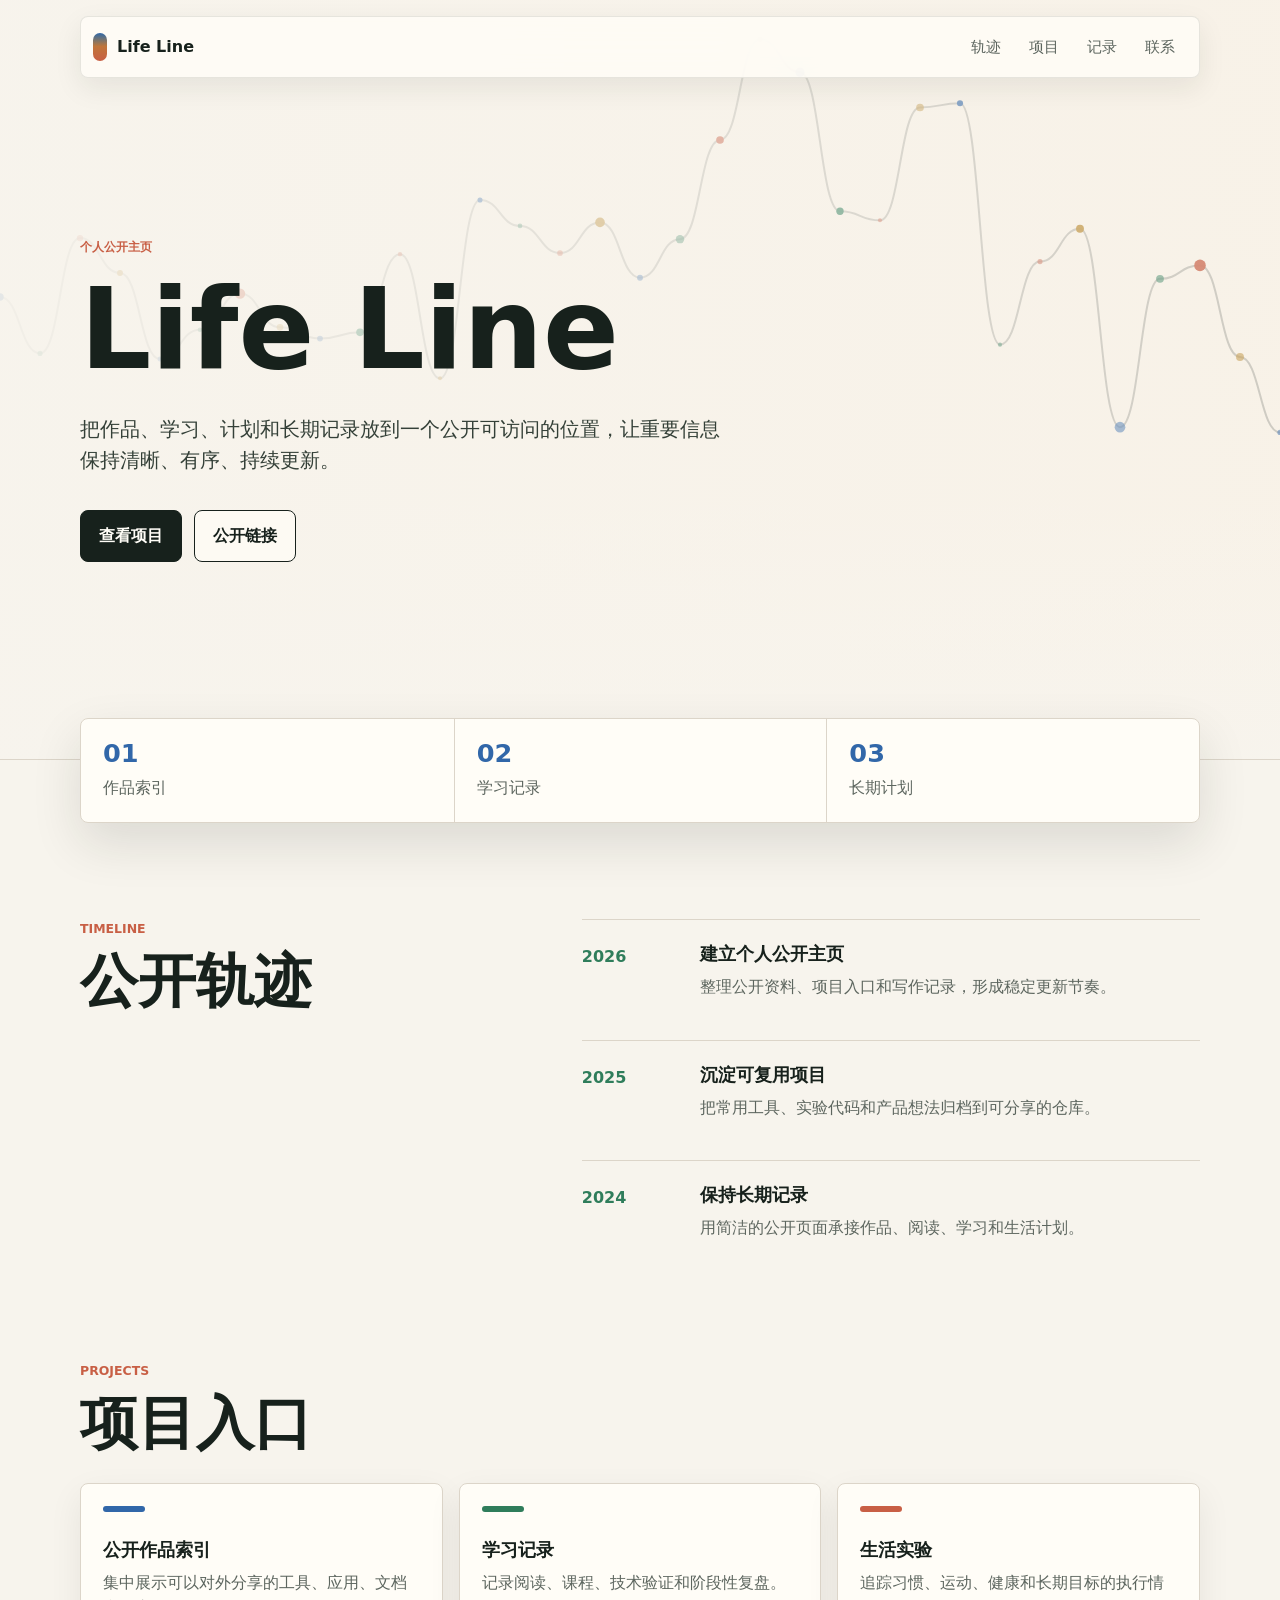
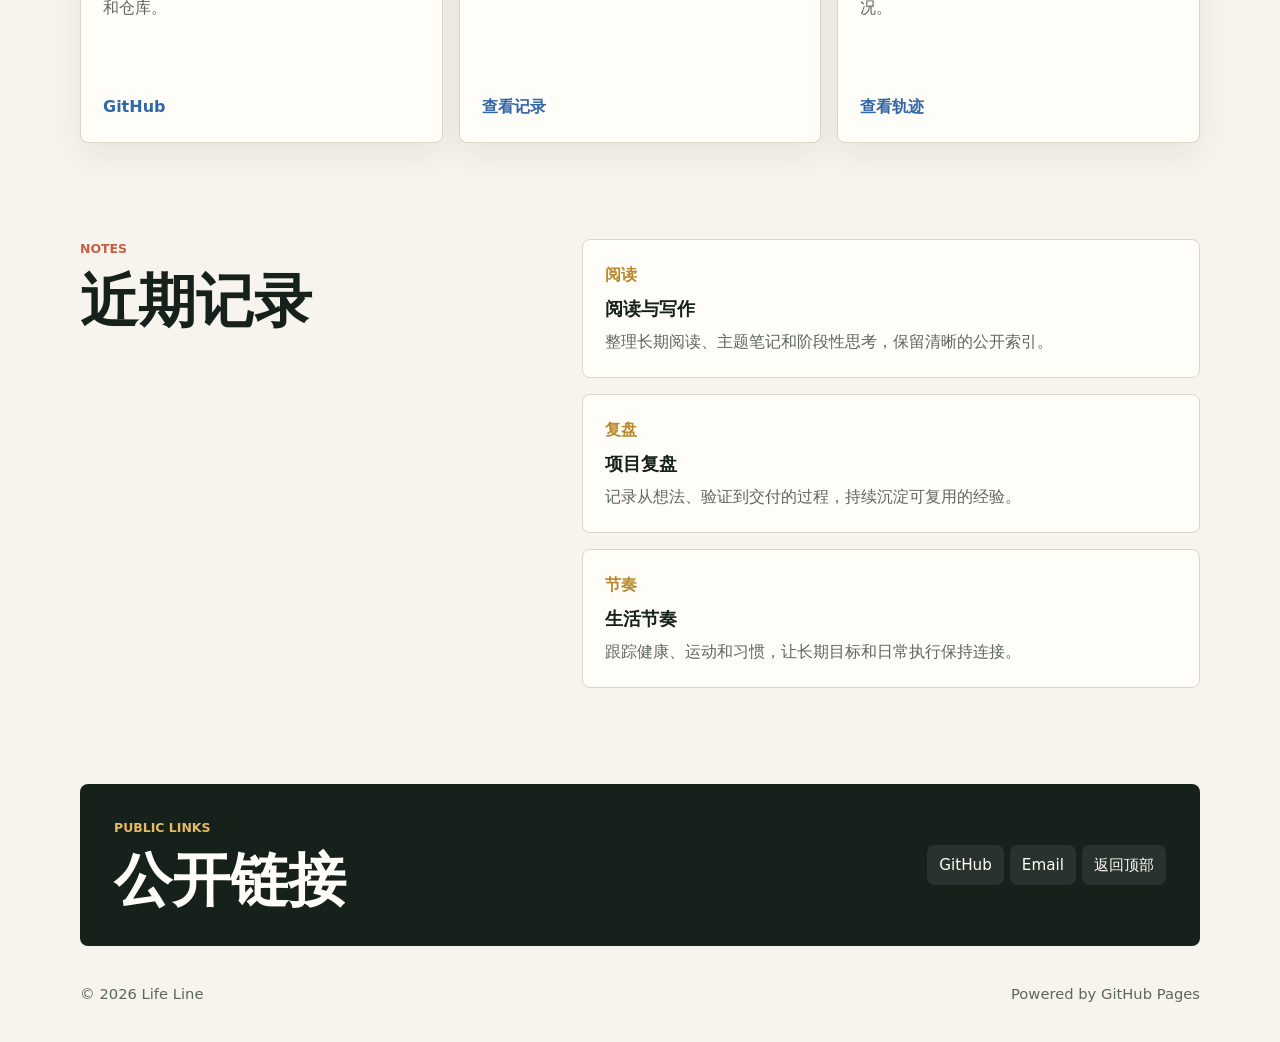
==== index.html @ f24bf09e "Create GitHub Pages site" ====
<!doctype html>
<html lang="zh-CN">
  <head>
    <meta charset="utf-8" />
    <meta name="viewport" content="width=device-width, initial-scale=1" />
    <meta
      name="description"
      content="Life Line 是一个可托管在 GitHub Pages 上的个人公开主页。"
    />
    <meta name="theme-color" content="#f7f4ed" />
    <meta property="og:title" content="Life Line" />
    <meta
      property="og:description"
      content="作品、记录和长期计划的个人公开主页。"
    />
    <meta property="og:type" content="website" />
    <title>Life Line | 个人公开主页</title>
    <link rel="icon" href="./favicon.svg" type="image/svg+xml" />
    <link rel="stylesheet" href="./styles.css" />
  </head>
  <body>
    <a class="skip-link" href="#main">跳到正文</a>

    <header class="site-header" aria-label="站点导航">
      <a class="brand" href="#top" aria-label="Life Line 首页">
        <span class="brand-mark" aria-hidden="true"></span>
        <span>Life Line</span>
      </a>
      <nav class="nav-links" aria-label="主要导航">
        <a href="#timeline">轨迹</a>
        <a href="#projects">项目</a>
        <a href="#notes">记录</a>
        <a href="#contact">联系</a>
      </nav>
    </header>

    <main id="main">
      <section id="top" class="hero" aria-labelledby="hero-title">
        <canvas id="lifeCanvas" class="life-canvas" aria-hidden="true"></canvas>
        <div class="hero-inner">
          <p class="eyebrow">个人公开主页</p>
          <h1 id="hero-title">Life Line</h1>
          <p class="hero-copy">
            把作品、学习、计划和长期记录放到一个公开可访问的位置，让重要信息保持清晰、有序、持续更新。
          </p>
          <div class="hero-actions" aria-label="页面入口">
            <a class="button primary" href="#projects">查看项目</a>
            <a class="button secondary" href="#contact">公开链接</a>
          </div>
        </div>
      </section>

      <section class="overview" aria-label="当前坐标">
        <div class="overview-item">
          <span class="overview-value">01</span>
          <span class="overview-label">作品索引</span>
        </div>
        <div class="overview-item">
          <span class="overview-value">02</span>
          <span class="overview-label">学习记录</span>
        </div>
        <div class="overview-item">
          <span class="overview-value">03</span>
          <span class="overview-label">长期计划</span>
        </div>
      </section>

      <section id="timeline" class="content-section split-section">
        <div class="section-heading">
          <p class="eyebrow">Timeline</p>
          <h2>公开轨迹</h2>
        </div>
        <div class="timeline-list" aria-label="时间线">
          <article class="timeline-entry">
            <time datetime="2026">2026</time>
            <div>
              <h3>建立个人公开主页</h3>
              <p>整理公开资料、项目入口和写作记录，形成稳定更新节奏。</p>
            </div>
          </article>
          <article class="timeline-entry">
            <time datetime="2025">2025</time>
            <div>
              <h3>沉淀可复用项目</h3>
              <p>把常用工具、实验代码和产品想法归档到可分享的仓库。</p>
            </div>
          </article>
          <article class="timeline-entry">
            <time datetime="2024">2024</time>
            <div>
              <h3>保持长期记录</h3>
              <p>用简洁的公开页面承接作品、阅读、学习和生活计划。</p>
            </div>
          </article>
        </div>
      </section>

      <section id="projects" class="content-section">
        <div class="section-heading wide">
          <p class="eyebrow">Projects</p>
          <h2>项目入口</h2>
        </div>
        <div class="project-grid">
          <article class="project-card">
            <div class="project-accent blue" aria-hidden="true"></div>
            <h3>公开作品索引</h3>
            <p>集中展示可以对外分享的工具、应用、文档和仓库。</p>
            <a href="https://github.com/" rel="noreferrer">GitHub</a>
          </article>
          <article class="project-card">
            <div class="project-accent green" aria-hidden="true"></div>
            <h3>学习记录</h3>
            <p>记录阅读、课程、技术验证和阶段性复盘。</p>
            <a href="#notes">查看记录</a>
          </article>
          <article class="project-card">
            <div class="project-accent coral" aria-hidden="true"></div>
            <h3>生活实验</h3>
            <p>追踪习惯、运动、健康和长期目标的执行情况。</p>
            <a href="#timeline">查看轨迹</a>
          </article>
        </div>
      </section>

      <section id="notes" class="content-section split-section notes-section">
        <div class="section-heading">
          <p class="eyebrow">Notes</p>
          <h2>近期记录</h2>
        </div>
        <div class="note-list">
          <article class="note-item">
            <span>阅读</span>
            <h3>阅读与写作</h3>
            <p>整理长期阅读、主题笔记和阶段性思考，保留清晰的公开索引。</p>
          </article>
          <article class="note-item">
            <span>复盘</span>
            <h3>项目复盘</h3>
            <p>记录从想法、验证到交付的过程，持续沉淀可复用的经验。</p>
          </article>
          <article class="note-item">
            <span>节奏</span>
            <h3>生活节奏</h3>
            <p>跟踪健康、运动和习惯，让长期目标和日常执行保持连接。</p>
          </article>
        </div>
      </section>

      <section id="contact" class="contact-section" aria-labelledby="contact-title">
        <div>
          <p class="eyebrow">Public Links</p>
          <h2 id="contact-title">公开链接</h2>
        </div>
        <div class="contact-links">
          <a href="https://github.com/" rel="noreferrer">GitHub</a>
          <a href="mailto:you@example.com">Email</a>
          <a href="#top">返回顶部</a>
        </div>
      </section>
    </main>

    <footer class="site-footer">
      <span>© <span id="year"></span> Life Line</span>
      <span>Powered by GitHub Pages</span>
    </footer>

    <script src="./script.js" defer></script>
  </body>
</html>
---- styles.css ----
:root {
  color-scheme: light;
  --ink: #17211c;
  --muted: #5d665f;
  --paper: #f7f4ed;
  --surface: #fffdf7;
  --line: #dcd5c9;
  --blue: #3167a9;
  --green: #2f7d5b;
  --coral: #c85f45;
  --gold: #b9892f;
  --shadow: 0 20px 50px rgba(23, 33, 28, 0.12);
  --max: 1120px;
}

* {
  box-sizing: border-box;
}

html {
  scroll-behavior: smooth;
}

body {
  margin: 0;
  background: var(--paper);
  color: var(--ink);
  font-family:
    Inter, ui-sans-serif, system-ui, -apple-system, BlinkMacSystemFont, "Segoe UI",
    "PingFang SC", "Hiragino Sans GB", "Microsoft YaHei", sans-serif;
  line-height: 1.6;
}

a {
  color: inherit;
  text-decoration: none;
}

.skip-link {
  position: fixed;
  top: 12px;
  left: 12px;
  z-index: 20;
  transform: translateY(-150%);
  background: var(--ink);
  color: var(--surface);
  padding: 10px 14px;
  border-radius: 8px;
  transition: transform 160ms ease;
}

.skip-link:focus {
  transform: translateY(0);
}

.site-header {
  position: fixed;
  top: 0;
  left: 0;
  right: 0;
  z-index: 10;
  display: flex;
  align-items: center;
  justify-content: space-between;
  width: min(100% - 32px, var(--max));
  margin: 16px auto 0;
  padding: 10px 12px;
  border: 1px solid rgba(23, 33, 28, 0.1);
  border-radius: 8px;
  background: rgba(255, 253, 247, 0.82);
  backdrop-filter: blur(18px);
  box-shadow: 0 10px 28px rgba(23, 33, 28, 0.08);
}

.brand,
.nav-links,
.hero-actions,
.contact-links {
  display: flex;
  align-items: center;
}

.brand {
  gap: 10px;
  min-width: 0;
  font-weight: 760;
}

.brand-mark {
  display: inline-block;
  width: 14px;
  height: 28px;
  border-radius: 999px;
  background:
    linear-gradient(180deg, var(--blue), transparent 48%),
    linear-gradient(0deg, var(--coral), var(--gold));
}

.nav-links {
  gap: 4px;
}

.nav-links a,
.contact-links a {
  min-height: 40px;
  padding: 8px 12px;
  border-radius: 8px;
  color: var(--muted);
  font-size: 0.95rem;
  transition:
    background 160ms ease,
    color 160ms ease;
}

.nav-links a:hover,
.nav-links a:focus-visible,
.contact-links a:hover,
.contact-links a:focus-visible {
  background: rgba(49, 103, 169, 0.1);
  color: var(--ink);
  outline: none;
}

.hero {
  position: relative;
  min-height: min(760px, 88vh);
  display: grid;
  align-items: center;
  overflow: hidden;
  padding: 128px 24px 88px;
  border-bottom: 1px solid var(--line);
  background: #f8f1e6;
}

.life-canvas {
  position: absolute;
  inset: 0;
  width: 100%;
  height: 100%;
}

.hero::after {
  content: "";
  position: absolute;
  inset: 0;
  pointer-events: none;
  background:
    linear-gradient(90deg, rgba(247, 244, 237, 0.9) 0%, rgba(247, 244, 237, 0.62) 48%, rgba(247, 244, 237, 0.24) 100%),
    linear-gradient(0deg, rgba(247, 244, 237, 0.95) 0%, rgba(247, 244, 237, 0) 34%);
}

.hero-inner {
  position: relative;
  z-index: 1;
  width: min(100%, var(--max));
  margin: 0 auto;
}

.eyebrow {
  margin: 0 0 12px;
  color: var(--coral);
  font-size: 0.78rem;
  font-weight: 800;
  letter-spacing: 0;
  text-transform: uppercase;
}

h1,
h2,
h3,
p {
  overflow-wrap: anywhere;
}

h1,
h2,
h3 {
  margin: 0;
  line-height: 1.08;
}

h1 {
  max-width: 780px;
  font-size: 7rem;
  font-weight: 840;
}

h2 {
  font-size: 3.6rem;
  font-weight: 820;
}

h3 {
  font-size: 1.15rem;
}

.hero-copy {
  max-width: 650px;
  margin: 24px 0 0;
  color: #344038;
  font-size: 1.22rem;
}

.hero-actions {
  gap: 12px;
  flex-wrap: wrap;
  margin-top: 34px;
}

.button {
  display: inline-flex;
  align-items: center;
  justify-content: center;
  min-height: 48px;
  padding: 12px 18px;
  border: 1px solid var(--ink);
  border-radius: 8px;
  font-weight: 760;
  transition:
    transform 160ms ease,
    box-shadow 160ms ease,
    background 160ms ease;
}

.button:hover,
.button:focus-visible {
  transform: translateY(-2px);
  box-shadow: 0 10px 22px rgba(23, 33, 28, 0.15);
  outline: none;
}

.button.primary {
  background: var(--ink);
  color: var(--surface);
}

.button.secondary {
  background: rgba(255, 253, 247, 0.7);
}

.overview {
  display: grid;
  grid-template-columns: repeat(3, 1fr);
  width: min(100% - 32px, var(--max));
  margin: -42px auto 0;
  position: relative;
  z-index: 2;
  background: var(--surface);
  border: 1px solid var(--line);
  border-radius: 8px;
  box-shadow: var(--shadow);
}

.overview-item {
  min-width: 0;
  padding: 22px;
}

.overview-item + .overview-item {
  border-left: 1px solid var(--line);
}

.overview-value {
  display: block;
  color: var(--blue);
  font-size: 1.6rem;
  font-weight: 820;
  line-height: 1;
}

.overview-label {
  display: block;
  margin-top: 8px;
  color: var(--muted);
}

.content-section {
  width: min(100% - 32px, var(--max));
  margin: 0 auto;
  padding: 96px 0 0;
}

.split-section {
  display: grid;
  grid-template-columns: 0.8fr 1.2fr;
  gap: clamp(32px, 7vw, 96px);
  align-items: start;
}

.section-heading {
  position: sticky;
  top: 112px;
}

.section-heading.wide {
  position: static;
  max-width: 680px;
  margin-bottom: 28px;
}

.timeline-list,
.note-list {
  display: grid;
  gap: 16px;
}

.timeline-entry {
  display: grid;
  grid-template-columns: 96px 1fr;
  gap: 22px;
  padding: 24px 0;
  border-top: 1px solid var(--line);
}

.timeline-entry time {
  color: var(--green);
  font-weight: 820;
}

.timeline-entry p,
.project-card p,
.note-item p {
  margin: 10px 0 0;
  color: var(--muted);
}

.project-grid {
  display: grid;
  grid-template-columns: repeat(3, 1fr);
  gap: 16px;
}

.project-card,
.note-item {
  min-width: 0;
  border: 1px solid var(--line);
  border-radius: 8px;
  background: var(--surface);
}

.project-card {
  min-height: 260px;
  display: flex;
  flex-direction: column;
  padding: 22px;
  box-shadow: 0 12px 34px rgba(23, 33, 28, 0.07);
}

.project-accent {
  width: 42px;
  height: 6px;
  margin-bottom: 28px;
  border-radius: 999px;
}

.project-accent.blue {
  background: var(--blue);
}

.project-accent.green {
  background: var(--green);
}

.project-accent.coral {
  background: var(--coral);
}

.project-card a {
  margin-top: auto;
  color: var(--blue);
  font-weight: 780;
}

.notes-section {
  padding-bottom: 96px;
}

.note-item {
  padding: 22px;
}

.note-item span {
  display: inline-flex;
  margin-bottom: 12px;
  color: var(--gold);
  font-weight: 820;
}

.contact-section {
  display: flex;
  align-items: center;
  justify-content: space-between;
  gap: 24px;
  width: min(100% - 32px, var(--max));
  margin: 0 auto 36px;
  padding: 34px;
  border-radius: 8px;
  background: var(--ink);
  color: var(--surface);
}

.contact-section .eyebrow {
  color: #e5ba63;
}

.contact-links {
  flex-wrap: wrap;
  justify-content: flex-end;
  gap: 6px;
}

.contact-links a {
  color: var(--surface);
  background: rgba(255, 255, 255, 0.08);
}

.site-footer {
  display: flex;
  justify-content: space-between;
  gap: 16px;
  width: min(100% - 32px, var(--max));
  margin: 0 auto;
  padding: 0 0 36px;
  color: var(--muted);
  font-size: 0.92rem;
}

@media (max-width: 820px) {
  .site-header {
    align-items: flex-start;
    flex-direction: column;
    gap: 8px;
  }

  .nav-links {
    width: 100%;
    overflow-x: auto;
    padding-bottom: 2px;
  }

  .hero {
    min-height: 84vh;
    padding-top: 156px;
  }

  h1 {
    font-size: 4.8rem;
  }

  h2 {
    font-size: 2.6rem;
  }

  .hero-copy {
    font-size: 1.12rem;
  }

  .hero::after {
    background:
      linear-gradient(90deg, rgba(247, 244, 237, 0.95), rgba(247, 244, 237, 0.58)),
      linear-gradient(0deg, rgba(247, 244, 237, 0.96), rgba(247, 244, 237, 0));
  }

  .overview,
  .project-grid,
  .split-section {
    grid-template-columns: 1fr;
  }

  .overview-item + .overview-item {
    border-top: 1px solid var(--line);
    border-left: 0;
  }

  .section-heading {
    position: static;
  }

  .timeline-entry {
    grid-template-columns: 1fr;
    gap: 8px;
  }

  .contact-section,
  .site-footer {
    align-items: flex-start;
    flex-direction: column;
  }

  .contact-links {
    justify-content: flex-start;
  }
}

@media (max-width: 520px) {
  .site-header,
  .overview,
  .content-section,
  .contact-section,
  .site-footer {
    width: min(100% - 24px, var(--max));
  }

  .hero {
    padding-left: 16px;
    padding-right: 16px;
  }

  .button,
  .hero-actions {
    width: 100%;
  }

  .button {
    min-width: 0;
  }

  h1 {
    font-size: 3.2rem;
  }

  h2 {
    font-size: 2.1rem;
  }

  .hero-copy {
    font-size: 1.05rem;
  }

  .overview-item,
  .project-card,
  .note-item {
    padding: 18px;
  }
}

@media (prefers-reduced-motion: reduce) {
  *,
  *::before,
  *::after {
    scroll-behavior: auto !important;
    transition-duration: 0.01ms !important;
    animation-duration: 0.01ms !important;
    animation-iteration-count: 1 !important;
  }
}
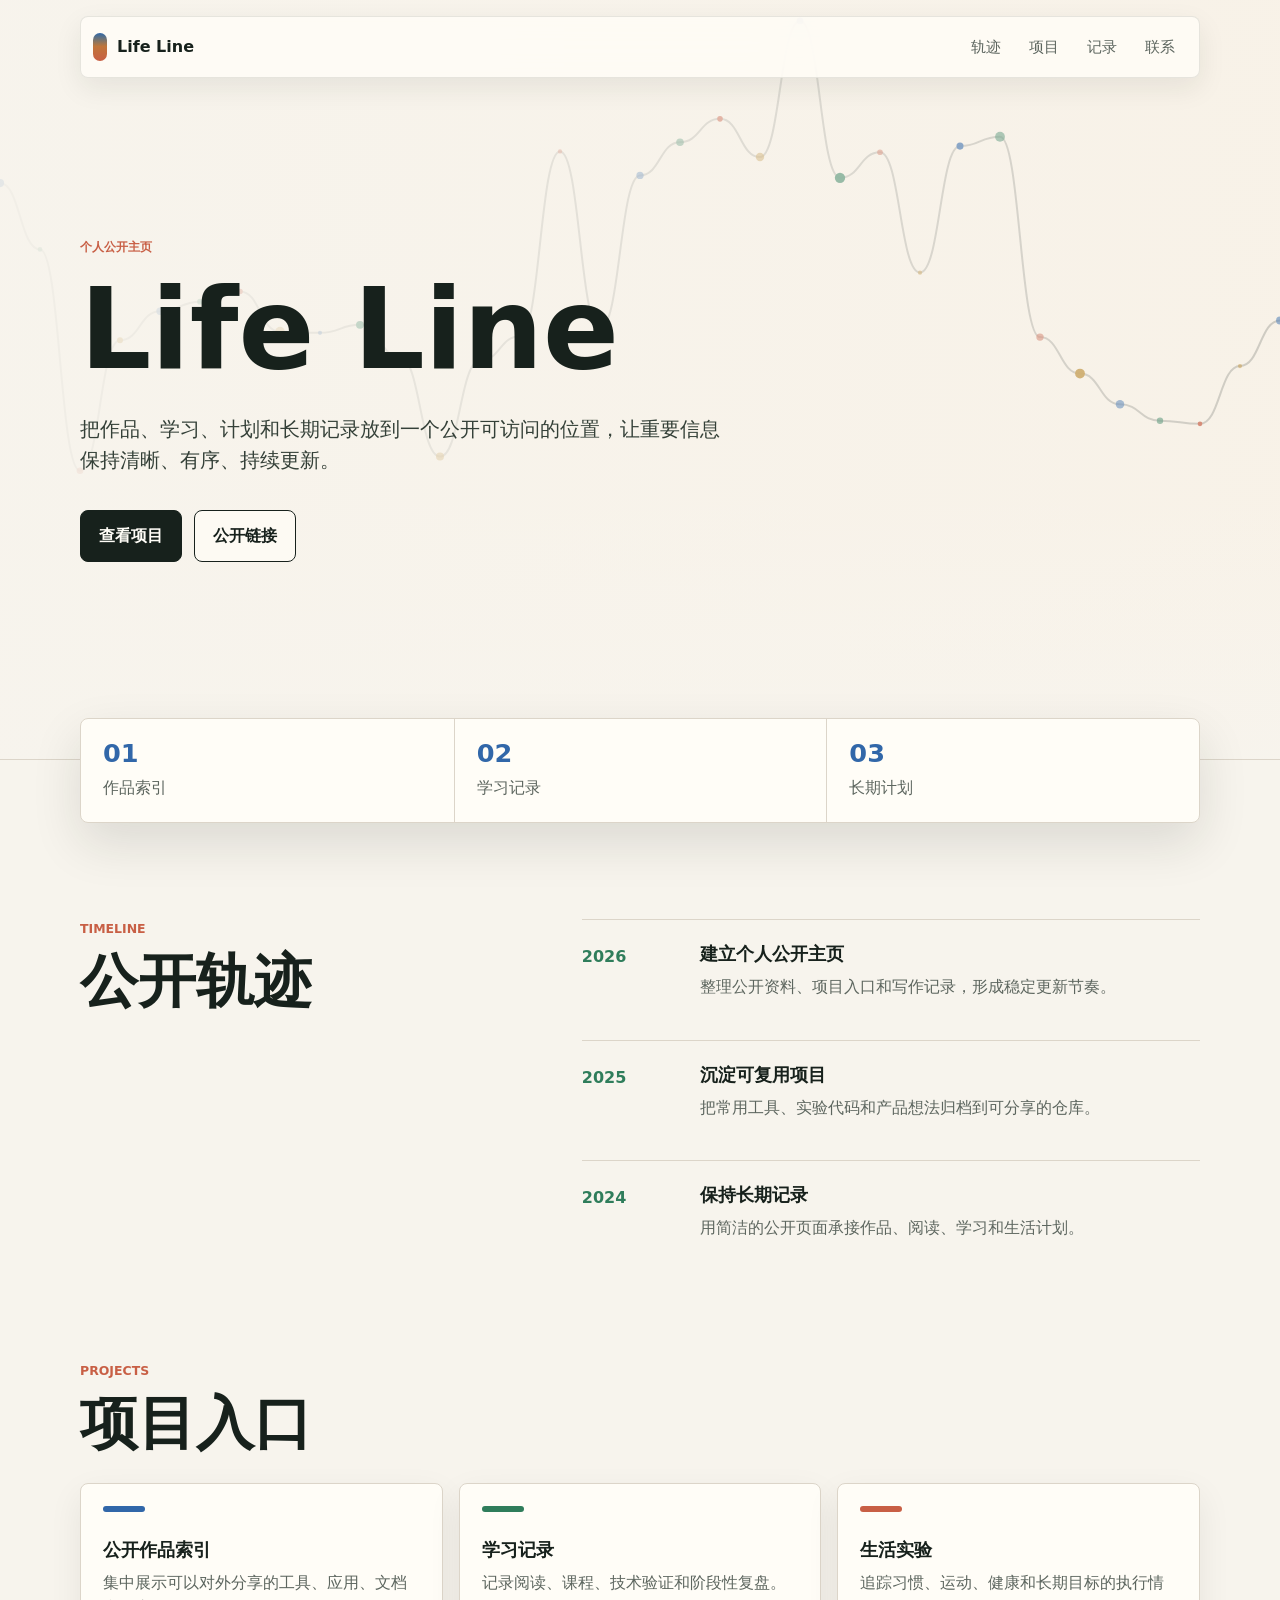
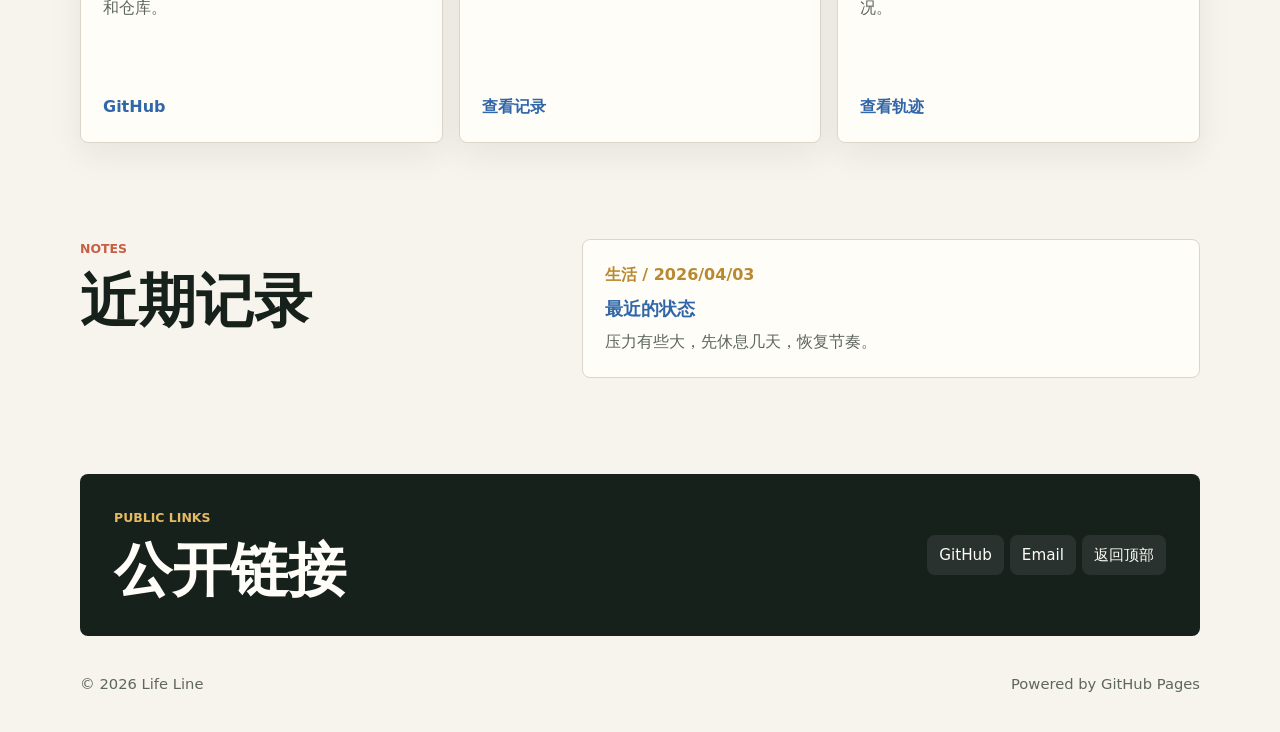
==== commit b1429c3d: "Deploy site" ====
--- a/index.html
+++ b/index.html
@@ -127,21 +127,13 @@
           <p class="eyebrow">Notes</p>
           <h2>近期记录</h2>
         </div>
-        <div class="note-list">
+        <div class="note-list" id="recordList" aria-label="近期记录列表">
           <article class="note-item">
-            <span>阅读</span>
-            <h3>阅读与写作</h3>
-            <p>整理长期阅读、主题笔记和阶段性思考，保留清晰的公开索引。</p>
-          </article>
-          <article class="note-item">
-            <span>复盘</span>
-            <h3>项目复盘</h3>
-            <p>记录从想法、验证到交付的过程，持续沉淀可复用的经验。</p>
-          </article>
-          <article class="note-item">
-            <span>节奏</span>
-            <h3>生活节奏</h3>
-            <p>跟踪健康、运动和习惯，让长期目标和日常执行保持连接。</p>
+            <span>生活 / 2026/04/03</span>
+            <h3>
+              <a class="record-link" href="./records/2026/04/03/">最近的状态</a>
+            </h3>
+            <p>压力有些大，先休息几天，恢复节奏。</p>
           </article>
         </div>
       </section>
@@ -164,6 +156,7 @@
       <span>Powered by GitHub Pages</span>
     </footer>
 
+    <script src="./records/index.js" defer></script>
     <script src="./script.js" defer></script>
   </body>
 </html>
--- a/styles.css
+++ b/styles.css
@@ -371,6 +371,20 @@
   font-weight: 780;
 }
 
+.record-link,
+.back-link {
+  color: var(--blue);
+  font-weight: 780;
+}
+
+.record-link:hover,
+.record-link:focus-visible,
+.back-link:hover,
+.back-link:focus-visible {
+  color: var(--coral);
+  outline: none;
+}
+
 .notes-section {
   padding-bottom: 96px;
 }
@@ -425,6 +439,45 @@
   font-size: 0.92rem;
 }
 
+.article-page {
+  min-height: 100vh;
+}
+
+.article-shell {
+  width: min(100% - 32px, 820px);
+  margin: 0 auto;
+  padding: 156px 0 72px;
+}
+
+.article-content {
+  padding: 42px;
+  border: 1px solid var(--line);
+  border-radius: 8px;
+  background: var(--surface);
+  box-shadow: 0 12px 34px rgba(23, 33, 28, 0.07);
+}
+
+.article-content h1 {
+  margin-top: 12px;
+  font-size: 3.8rem;
+}
+
+.article-content p {
+  margin: 22px 0 0;
+  color: #344038;
+  font-size: 1.08rem;
+}
+
+.article-content .article-lead {
+  color: var(--ink);
+  font-size: 1.22rem;
+}
+
+.article-content .back-link {
+  display: inline-flex;
+  margin-bottom: 24px;
+}
+
 @media (max-width: 820px) {
   .site-header {
     align-items: flex-start;
@@ -489,6 +542,10 @@
 
   .contact-links {
     justify-content: flex-start;
+  }
+
+  .article-content h1 {
+    font-size: 2.8rem;
   }
 }
 
@@ -529,8 +586,18 @@
 
   .overview-item,
   .project-card,
-  .note-item {
+  .note-item,
+  .article-content {
     padding: 18px;
+  }
+
+  .article-shell {
+    width: min(100% - 24px, 820px);
+    padding-top: 150px;
+  }
+
+  .article-content h1 {
+    font-size: 2.3rem;
   }
 }
 
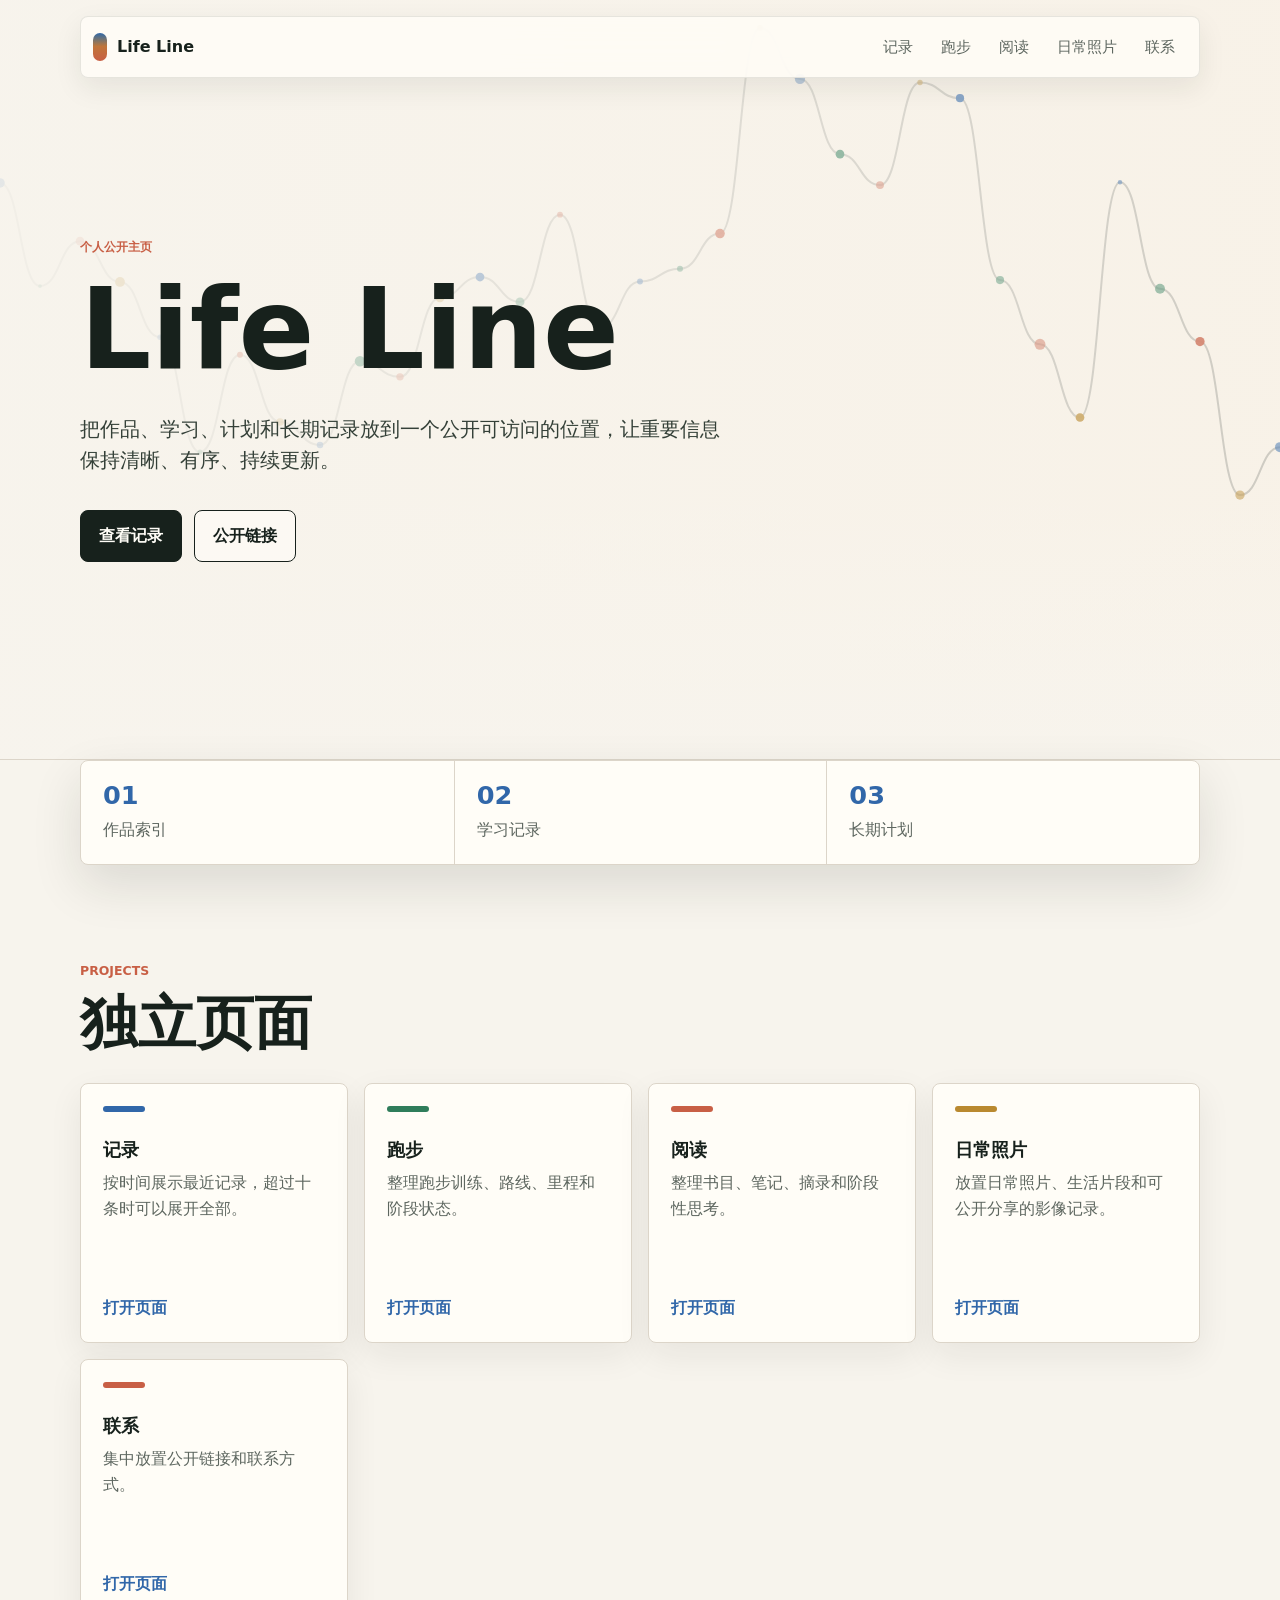
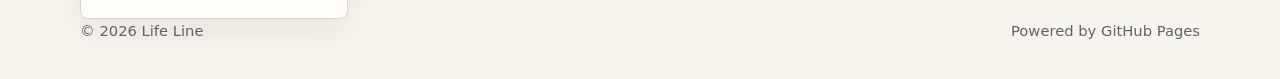
==== commit fb2f2d54: "Deploy site" ====
--- a/index.html
+++ b/index.html
@@ -22,15 +22,16 @@
     <a class="skip-link" href="#main">跳到正文</a>
 
     <header class="site-header" aria-label="站点导航">
-      <a class="brand" href="#top" aria-label="Life Line 首页">
+      <a class="brand" href="./" aria-label="Life Line 首页">
         <span class="brand-mark" aria-hidden="true"></span>
         <span>Life Line</span>
       </a>
       <nav class="nav-links" aria-label="主要导航">
-        <a href="#timeline">轨迹</a>
-        <a href="#projects">项目</a>
-        <a href="#notes">记录</a>
-        <a href="#contact">联系</a>
+        <a href="./records.html">记录</a>
+        <a href="./running.html">跑步</a>
+        <a href="./reading.html">阅读</a>
+        <a href="./photos.html">日常照片</a>
+        <a href="./contact.html">联系</a>
       </nav>
     </header>
 
@@ -44,8 +45,8 @@
             把作品、学习、计划和长期记录放到一个公开可访问的位置，让重要信息保持清晰、有序、持续更新。
           </p>
           <div class="hero-actions" aria-label="页面入口">
-            <a class="button primary" href="#projects">查看项目</a>
-            <a class="button secondary" href="#contact">公开链接</a>
+            <a class="button primary" href="./records.html">查看记录</a>
+            <a class="button secondary" href="./contact.html">公开链接</a>
           </div>
         </div>
       </section>
@@ -65,88 +66,42 @@
         </div>
       </section>
 
-      <section id="timeline" class="content-section split-section">
-        <div class="section-heading">
-          <p class="eyebrow">Timeline</p>
-          <h2>公开轨迹</h2>
-        </div>
-        <div class="timeline-list" aria-label="时间线">
-          <article class="timeline-entry">
-            <time datetime="2026">2026</time>
-            <div>
-              <h3>建立个人公开主页</h3>
-              <p>整理公开资料、项目入口和写作记录，形成稳定更新节奏。</p>
-            </div>
-          </article>
-          <article class="timeline-entry">
-            <time datetime="2025">2025</time>
-            <div>
-              <h3>沉淀可复用项目</h3>
-              <p>把常用工具、实验代码和产品想法归档到可分享的仓库。</p>
-            </div>
-          </article>
-          <article class="timeline-entry">
-            <time datetime="2024">2024</time>
-            <div>
-              <h3>保持长期记录</h3>
-              <p>用简洁的公开页面承接作品、阅读、学习和生活计划。</p>
-            </div>
-          </article>
-        </div>
-      </section>
-
       <section id="projects" class="content-section">
         <div class="section-heading wide">
           <p class="eyebrow">Projects</p>
-          <h2>项目入口</h2>
+          <h2>独立页面</h2>
         </div>
         <div class="project-grid">
           <article class="project-card">
             <div class="project-accent blue" aria-hidden="true"></div>
-            <h3>公开作品索引</h3>
-            <p>集中展示可以对外分享的工具、应用、文档和仓库。</p>
-            <a href="https://github.com/" rel="noreferrer">GitHub</a>
+            <h3>记录</h3>
+            <p>按时间展示最近记录，超过十条时可以展开全部。</p>
+            <a href="./records.html">打开页面</a>
           </article>
           <article class="project-card">
             <div class="project-accent green" aria-hidden="true"></div>
-            <h3>学习记录</h3>
-            <p>记录阅读、课程、技术验证和阶段性复盘。</p>
-            <a href="#notes">查看记录</a>
+            <h3>跑步</h3>
+            <p>整理跑步训练、路线、里程和阶段状态。</p>
+            <a href="./running.html">打开页面</a>
           </article>
           <article class="project-card">
             <div class="project-accent coral" aria-hidden="true"></div>
-            <h3>生活实验</h3>
-            <p>追踪习惯、运动、健康和长期目标的执行情况。</p>
-            <a href="#timeline">查看轨迹</a>
+            <h3>阅读</h3>
+            <p>整理书目、笔记、摘录和阶段性思考。</p>
+            <a href="./reading.html">打开页面</a>
           </article>
-        </div>
-      </section>
-
-      <section id="notes" class="content-section split-section notes-section">
-        <div class="section-heading">
-          <p class="eyebrow">Notes</p>
-          <h2>近期记录</h2>
-        </div>
-        <div class="note-list" id="recordList" aria-label="近期记录列表">
-          <article class="note-item">
-            <span>生活 / 2026/04/03</span>
-            <h3>
-              <a class="record-link" href="./records/2026/04/03/">最近的状态</a>
-            </h3>
-            <p>压力有些大，先休息几天，恢复节奏。</p>
+          <article class="project-card">
+            <div class="project-accent gold" aria-hidden="true"></div>
+            <h3>日常照片</h3>
+            <p>放置日常照片、生活片段和可公开分享的影像记录。</p>
+            <a href="./photos.html">打开页面</a>
           </article>
-        </div>
-      </section>
-
-      <section id="contact" class="contact-section" aria-labelledby="contact-title">
-        <div>
-          <p class="eyebrow">Public Links</p>
-          <h2 id="contact-title">公开链接</h2>
-        </div>
-        <div class="contact-links">
-          <a href="https://github.com/" rel="noreferrer">GitHub</a>
-          <a href="mailto:you@example.com">Email</a>
-          <a href="#top">返回顶部</a>
+          <article class="project-card">
+            <div class="project-accent coral" aria-hidden="true"></div>
+            <h3>联系</h3>
+            <p>集中放置公开链接和联系方式。</p>
+            <a href="./contact.html">打开页面</a>
+          </article>
         </div>
       </section>
     </main>
@@ -156,7 +111,6 @@
       <span>Powered by GitHub Pages</span>
     </footer>
 
-    <script src="./records/index.js" defer></script>
     <script src="./script.js" defer></script>
   </body>
 </html>
--- a/styles.css
+++ b/styles.css
@@ -121,6 +121,12 @@
   outline: none;
 }
 
+.nav-links a[aria-current="page"] {
+  background: rgba(49, 103, 169, 0.12);
+  color: var(--ink);
+  font-weight: 780;
+}
+
 .hero {
   position: relative;
   min-height: min(760px, 88vh);
@@ -215,6 +221,8 @@
   padding: 12px 18px;
   border: 1px solid var(--ink);
   border-radius: 8px;
+  cursor: pointer;
+  font: inherit;
   font-weight: 760;
   transition:
     transform 160ms ease,
@@ -242,7 +250,7 @@
   display: grid;
   grid-template-columns: repeat(3, 1fr);
   width: min(100% - 32px, var(--max));
-  margin: -42px auto 0;
+  margin: 0 auto;
   position: relative;
   z-index: 2;
   background: var(--surface);
@@ -319,19 +327,21 @@
 
 .timeline-entry p,
 .project-card p,
-.note-item p {
+.note-item p,
+.focus-panel p {
   margin: 10px 0 0;
   color: var(--muted);
 }
 
 .project-grid {
   display: grid;
-  grid-template-columns: repeat(3, 1fr);
+  grid-template-columns: repeat(auto-fit, minmax(220px, 1fr));
   gap: 16px;
 }
 
 .project-card,
-.note-item {
+.note-item,
+.focus-panel {
   min-width: 0;
   border: 1px solid var(--line);
   border-radius: 8px;
@@ -365,6 +375,10 @@
   background: var(--coral);
 }
 
+.project-accent.gold {
+  background: var(--gold);
+}
+
 .project-card a {
   margin-top: auto;
   color: var(--blue);
@@ -386,7 +400,12 @@
 }
 
 .notes-section {
+  padding-top: 96px;
   padding-bottom: 96px;
+}
+
+.notes-content {
+  min-width: 0;
 }
 
 .note-item {
@@ -398,6 +417,66 @@
   margin-bottom: 12px;
   color: var(--gold);
   font-weight: 820;
+}
+
+.note-actions {
+  display: flex;
+  justify-content: flex-start;
+  margin-top: 18px;
+}
+
+.record-more[hidden] {
+  display: none;
+}
+
+.focus-section {
+  align-items: stretch;
+}
+
+.focus-panel {
+  min-height: 180px;
+  padding: 22px;
+  background:
+    linear-gradient(135deg, rgba(49, 103, 169, 0.06), rgba(255, 253, 247, 0) 56%),
+    var(--surface);
+  box-shadow: 0 12px 34px rgba(23, 33, 28, 0.07);
+}
+
+.focus-panel h2 {
+  font-size: 1.4rem;
+}
+
+.page-shell {
+  width: min(100% - 32px, var(--max));
+  min-height: calc(100vh - 96px);
+  margin: 0 auto;
+  padding: 156px 0 96px;
+}
+
+.page-section {
+  width: 100%;
+  padding: 0;
+}
+
+.page-shell .notes-section {
+  padding: 0;
+}
+
+.page-shell h1 {
+  max-width: 760px;
+  font-size: 4rem;
+  font-weight: 820;
+}
+
+.page-contact {
+  width: 100%;
+  margin: 0;
+}
+
+.contact-section h1 {
+  margin: 0;
+  font-size: 3.6rem;
+  line-height: 1.08;
 }
 
 .contact-section {
@@ -478,6 +557,93 @@
   margin-bottom: 24px;
 }
 
+.markdown-body {
+  margin-top: 22px;
+}
+
+.markdown-body h2,
+.markdown-body h3,
+.markdown-body h4,
+.markdown-body h5 {
+  margin: 32px 0 0;
+}
+
+.markdown-body h2 {
+  font-size: 2rem;
+}
+
+.markdown-body h3 {
+  font-size: 1.45rem;
+}
+
+.markdown-body h4,
+.markdown-body h5 {
+  font-size: 1.2rem;
+}
+
+.markdown-body p {
+  margin: 18px 0 0;
+}
+
+.markdown-body ul,
+.markdown-body ol {
+  margin: 18px 0 0;
+  padding-left: 1.4rem;
+  color: #344038;
+}
+
+.markdown-body li + li {
+  margin-top: 8px;
+}
+
+.markdown-body img {
+  display: block;
+  max-width: 100%;
+  height: auto;
+  margin: 24px 0 0;
+  border-radius: 8px;
+}
+
+.markdown-body blockquote {
+  margin: 24px 0 0;
+  padding: 2px 0 2px 18px;
+  border-left: 4px solid var(--gold);
+  color: var(--muted);
+}
+
+.markdown-body blockquote p {
+  margin: 0;
+}
+
+.markdown-body pre {
+  overflow-x: auto;
+  margin: 24px 0 0;
+  padding: 16px;
+  border-radius: 8px;
+  background: #17211c;
+  color: var(--surface);
+}
+
+.markdown-body code {
+  font-family:
+    "SFMono-Regular", Consolas, "Liberation Mono", Menlo, monospace;
+  font-size: 0.95em;
+}
+
+.markdown-body p code,
+.markdown-body li code {
+  padding: 2px 5px;
+  border-radius: 5px;
+  background: rgba(49, 103, 169, 0.1);
+  color: var(--ink);
+}
+
+.markdown-body hr {
+  margin: 32px 0 0;
+  border: 0;
+  border-top: 1px solid var(--line);
+}
+
 @media (max-width: 820px) {
   .site-header {
     align-items: flex-start;
@@ -515,7 +681,6 @@
   }
 
   .overview,
-  .project-grid,
   .split-section {
     grid-template-columns: 1fr;
   }
@@ -544,6 +709,11 @@
     justify-content: flex-start;
   }
 
+  .page-shell h1,
+  .contact-section h1 {
+    font-size: 2.8rem;
+  }
+
   .article-content h1 {
     font-size: 2.8rem;
   }
@@ -553,6 +723,7 @@
   .site-header,
   .overview,
   .content-section,
+  .page-shell,
   .contact-section,
   .site-footer {
     width: min(100% - 24px, var(--max));
@@ -580,6 +751,15 @@
     font-size: 2.1rem;
   }
 
+  .page-shell {
+    padding-top: 150px;
+  }
+
+  .page-shell h1,
+  .contact-section h1 {
+    font-size: 2.3rem;
+  }
+
   .hero-copy {
     font-size: 1.05rem;
   }
@@ -587,6 +767,7 @@
   .overview-item,
   .project-card,
   .note-item,
+  .focus-panel,
   .article-content {
     padding: 18px;
   }
